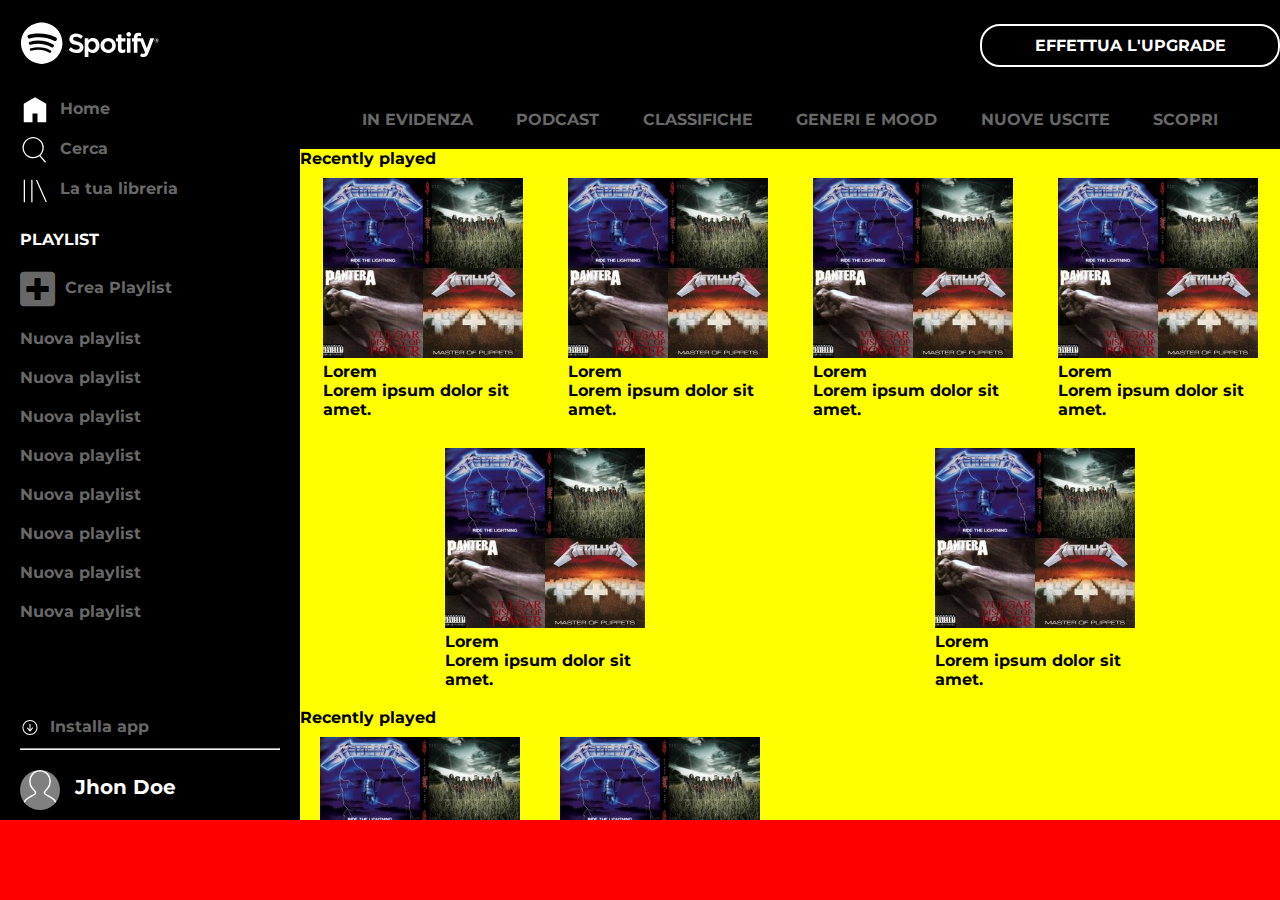
==== index.html @ 0ad7e132 "main-music v 1.0" ====
<!DOCTYPE html>
<html lang="en" dir="ltr">
  <head>
    <meta charset="utf-8">
    <meta name="viewport" content="width=device-width, initial-scale=1.0">
    <title>spotify</title>
    <link href="https://fonts.googleapis.com/css2?family=Montserrat:wght@200;300;400;500;600;700;800;900&display=swap" rel="stylesheet">
    <link rel="stylesheet" href="https://cdnjs.cloudflare.com/ajax/libs/font-awesome/5.14.0/css/all.min.css">
    <link rel="stylesheet" href="css/style.css">
  </head>
  <body>
    <div class="page-wrapper">
      <!-- Main -->
      <main class="main">
        <!-- Aside -->
        <aside class="aside">
          <!-- Logo -->
          <div class="logo">
            <div class="logo__img">
              <img src="img/logo.svg" alt="">
            </div>
          </div>
          <!-- /Logo -->
          <!-- Main-nav -->
          <nav class="main-nav">
            <ul class="main-nav__list">
              <li class="main-nav__item">
                <a class="main-nav__link" href="#"><img class="main-nav__img" src="img/home.svg" alt="home icon">Home</a>
              </li>
              <li class="main-nav__item">
                <a class="main-nav__link" href="#"><img class="main-nav__img" src="img/search.svg" alt="home icon">Cerca</a>
              </li>
              <li class="main-nav__item">
                <a class="main-nav__link" href="#"><img class="main-nav__img" src="img/libreria.svg" alt="home icon">La tua libreria</a>
              </li>
            </ul>
          </nav>
          <!-- /Main-nav -->
          <!-- Secondary-nav -->
          <nav class="secondary-nav">
            <h3 class="secondary-nav__title">Playlist</h3>
            <ul class="secondary-nav__list">
              <li class="secondary-nav__item ">
                <a class="secondary-nav__link" href="#"><i class="secondary-nav__img fas fa-plus-square"></i>Crea Playlist</a>
              </li>
              <li class="secondary-nav__item "><a class="secondary-nav__link" href="#">Nuova playlist</a></li>
              <li class="secondary-nav__item "><a class="secondary-nav__link" href="#">Nuova playlist</a></li>
              <li class="secondary-nav__item "><a class="secondary-nav__link" href="#">Nuova playlist</a></li>
              <li class="secondary-nav__item "><a class="secondary-nav__link" href="#">Nuova playlist</a></li>
              <li class="secondary-nav__item "><a class="secondary-nav__link" href="#">Nuova playlist</a></li>
              <li class="secondary-nav__item "><a class="secondary-nav__link" href="#">Nuova playlist</a></li>
              <li class="secondary-nav__item "><a class="secondary-nav__link" href="#">Nuova playlist</a></li>
              <li class="secondary-nav__item "><a class="secondary-nav__link" href="#">Nuova playlist</a></li>
            </ul>
          </nav>
          <!-- /Secondary-nav -->
          <!-- Aside-bottom -->
          <div class="aside-bottom">
            <div class="aside-bottom__install">
              <a class="aside-bottom__link" href="#"><img class="aside-bottom__download" src="img/download.svg" alt="download icon">Installa app</a>
            </div>
            <hr>
            <div class="aside-bottom__profile">
                <img class="aside-bottom__img" src="img/profile.svg" alt="profile icon">
              <span class="aside-bottom__name">Jhon Doe</span>
            </div>
          </div>
        </aside>
        <!-- Minimize -->
        <div class="minimize">
          <div class="minimize-top">
            <img class="minimize-top__img minimizie-top__img--mb20" src="img/logo-small.svg" alt="log-small icon">
            <img class="minimize-top__img" src="img/home.svg" alt="home logo__img">
            <img class="minimize-top__img" src="img/search.svg" alt="search logo">
            <img class="minimize-top__img" src="img/libreria.svg" alt="library logo">
          </div>
          <div class="minimize-bottom">
            <img class="minimize-top__img minimize-top__img--small" src="img/download.svg" alt="home logo__img">
            <img class="minimize-top__img minimize-top__img--border .minimizie-top__img--mb20" src="img/profile.svg" alt="home logo__img">
          </div>
        </div>
        <!-- /Minimize -->
        <!-- /Aside -->

        <!-- Main-content -->
        <section class="main-content">
          <!-- Upgrade -->
          <div class="upgrade">
            <div class="upgrade__bottom">
              Effettua l'Upgrade
            </div>
          </div>
          <!-- /Upgrade -->
          <!-- Main-menu -->
          <div class="main-menu">
            <ul class="main-menu__list">
              <li class="main-menu__item">
                <a href="#" class="main-menu__link">in evidenza</a>
              </li>
              <li class="main-menu__item">
                <a href="#" class="main-menu__link">podcast</a>
              </li>
              <li class="main-menu__item">
                <a href="#" class="main-menu__link">classifiche</a>
              </li>
              <li class="main-menu__item">
                <a href="#" class="main-menu__link">generi e mood</a>
              </li>
              <li class="main-menu__item">
                <a href="#" class="main-menu__link">nuove uscite</a>
              </li>
              <li class="main-menu__item">
                <a href="#" class="main-menu__link">scopri</a>
              </li>
            </ul>
          </div>
          <!-- /Main-menu -->
          <!-- Main music -->
          <div class="main-music">
            <div class="box">
              <div class="box-title">
                <h3>Recently played</h3>
              </div>
              <ul class="box-music">
                <li class="box-music__item">
                  <img class="box-music__img" src="img/metal_lifting.jpg" alt="album icon">
                  <h5 class="box-music__title">
                    Lorem
                  </h5>
                  <p class="box-music__text">
                    Lorem ipsum dolor sit amet.
                  </p>
                </li>
                <li class="box-music__item">
                  <img class="box-music__img" src="img/metal_lifting.jpg" alt="album icon">
                  <h5 class="box-music__title">
                    Lorem
                  </h5>
                  <p class="box-music__text">
                    Lorem ipsum dolor sit amet.
                  </p>
                </li>
                <li class="box-music__item">
                  <img class="box-music__img" src="img/metal_lifting.jpg" alt="album icon">
                  <h5 class="box-music__title">
                    Lorem
                  </h5>
                  <p class="box-music__text">
                    Lorem ipsum dolor sit amet.
                  </p>
                </li>
                <li class="box-music__item">
                  <img class="box-music__img" src="img/metal_lifting.jpg" alt="album icon">
                  <h5 class="box-music__title">
                    Lorem
                  </h5>
                  <p class="box-music__text">
                    Lorem ipsum dolor sit amet.
                  </p>
                </li>
                <li class="box-music__item">
                  <img class="box-music__img" src="img/metal_lifting.jpg" alt="album icon">
                  <h5 class="box-music__title">
                    Lorem
                  </h5>
                  <p class="box-music__text">
                    Lorem ipsum dolor sit amet.
                  </p>
                </li>
                <li class="box-music__item">
                  <img class="box-music__img" src="img/metal_lifting.jpg" alt="album icon">
                  <h5 class="box-music__title">
                    Lorem
                  </h5>
                  <p class="box-music__text">
                    Lorem ipsum dolor sit amet.
                  </p>
                </li>
              </ul>
            <div class="box">
              <div class="box-title">
                <h3>Recently played</h3>
              </div>
              <ul class="box-music box-music--flexs">
                <li class="box-music__item">
                  <img class="box-music__img" src="img/metal_lifting.jpg" alt="album icon">
                  <h5 class="box-music__title">
                    Lorem
                  </h5>
                  <p class="box-music__text">
                    Lorem ipsum dolor sit amet.
                  </p>
                </li>
                <li class="box-music__item">
                  <img class="box-music__img" src="img/metal_lifting.jpg" alt="album icon">
                  <h5 class="box-music__title">
                    Lorem
                  </h5>
                  <p class="box-music__text">
                    Lorem ipsum dolor sit amet.
                  </p>
                </li>
              </ul>
            </div>
            <div class="box">
              <div class="box-title">
                <h3>Recently played</h3>
              </div>
              <ul class="box-music box-music--flexs">
                <li class="box-music__item">
                  <img class="box-music__img" src="img/metal_lifting.jpg" alt="album icon">
                  <h5 class="box-music__title">
                    Lorem
                  </h5>
                  <p class="box-music__text">
                    Lorem ipsum dolor sit amet.
                  </p>
                </li>
                <li class="box-music__item">
                  <img class="box-music__img" src="img/metal_lifting.jpg" alt="album icon">
                  <h5 class="box-music__title">
                    Lorem
                  </h5>
                  <p class="box-music__text">
                    Lorem ipsum dolor sit amet.
                  </p>
                </li>
              </ul>
            </div>
          </div>

          <!-- /Main music -->

        </section>
      </main>
      <!-- Main-content -->
      <!-- /Main -->
      <footer class="footer">

      </footer>
    </div>
  </body>
</html>
---- css/style.css ----
* {
  box-sizing: border-box;
  margin: 0;
  padding: 0;
  font-size: 16px;
  font-family: 'Montserrat', sans-serif;
}
/* Mix */
.page-wrapper {
  height: 100vh;
}
/* /Mix */
/* Main */
.main {
  height: calc(100% - 80px);
  display: flex;
  font-weight: 700;
}
/* Aside */
.aside {
  display: flex;
  flex-direction: column;
  width: 300px;
  height: 100%;
  background-color: black;
}
/* Logo */
.logo {
  display: flex;
  height: 90px;
  background-color: black;
  flex-shrink: 0;
  padding-left: 20px;
  align-items: center;
}
.logo__img {
  width: 50%;
}
/* /Logo */
/* Main-nav */
.main-nav {
  padding-bottom: 20px;
  background-color: black;
}
.main-nav__list {
  list-style: none;
}
.main-nav__item {
  padding: 5px 0px 5px 20px;
}
.main-nav__item:hover {
  border-left: 3px solid #adff2f;
  color: white;
}
.main-nav__link {
  color: #686868;
  text-decoration: none;
}
.main-nav__link:hover {
  color: white;
}
.main-nav__img {
  height: 30px;
  margin-right: 10px;
  vertical-align: middle;
}
/* /Main-nav */
/* Secondary-nav */
.secondary-nav {
  padding-left: 20px;
  height: 100%;
  background-color: black;
  overflow: hidden;
}
.secondary-nav__title {
  margin-bottom: 10px;
  color: white;
  text-transform: uppercase;
}
.secondary-nav__list {
  height: calc(100% - 22px);
  overflow-y: auto;
  list-style: none;
}
.secondary-nav__item {
  padding: 10px 0;
}
.secondary-nav__link {
  color: #686868;
  text-decoration: none;
}
.secondary-nav__img {
  margin-right: 10px;
  font-size: 40px;
  vertical-align: middle;
}
/* /Secondary-nav */
/* Aside-bottom */
.aside-bottom {
  height: auto;
  margin-top: auto;
  padding: 10px 20px;;
  background-color: black;
  flex-shrink: 0;
}
.aside-bottom__install {
  margin-bottom: 10px;
}
.aside-bottom__link {
  text-decoration: none;
  color: #686868;
}
.aside-bottom__download {
  margin-right: 10px;
  height: 20px;
  vertical-align: middle;
}
.aside-bottom__profile {
  margin-top: 20px;
}
.aside-bottom__img {
  display: inline-block;
  width: 40px;
  height: 40px;
  border-radius: 50%;
  background-color: grey;
  vertical-align: middle;
}
.aside-bottom__name {
  margin-left: 10px;
  font-size: 1.25em;
  color: white;
}
/* /Aside-bottom */
@media screen and (max-width: 577px ) {
  .aside {
    display: none;
  }
}
/* Minimize */
.minimize {
  display: flex;
  flex-direction: column;
  justify-content: space-between;
  height: 100%;
  width: 60px;
  padding: 10px 10px;
  background-color: black;
}
@media screen and (min-width: 576px ) {
  .minimize {
    display: none;
  }
}
.minimize-top__img {
  display: inline-block;
  height: 40px;
}
.minimizie-top__img--mb20 {
  margin-bottom: 20px;
}
.minimize-top__img--border {
  border-radius: 50%;
  background-color: grey;
  vertical-align: middle;
}
.minimize-top__img--small {
  margin: auto 10px;
  height: 20px;
}
/* /Minimize */
/* /Aside */

/* Main-content */
.main-content {
  height: 100%;
  width: calc(100% - 300px);
  overflow-y: auto;
  background-color: yellow;
  padding-top: 90px;
}
/* Upgrade */
.upgrade {
  width: calc(100% - 300px);
  height: 90px;
  display: flex;
  justify-content: flex-end;
  align-items: center;
  position: fixed;
  top: 0;
  right: 0;
  background-color: black;
  color: white;
  z-index: 1;
}
.upgrade__bottom {
  width: 300px;
  padding: 10px 30px;
  border: 2px solid white;
  border-radius: 20px;
  text-transform: uppercase;
  text-align: center;
}
@media screen and (max-width: 576px ) {
  .main-content {
    width: calc(100% - 60px);
  }
  .upgrade{
    width: calc(100% - 60px);
  }
}
/* /Upgrade */
/* Main-menu */
.main-menu {
  display: flex;
  background-color: black;
}
.main-menu__list {
  margin: auto;
  width: 900px;
  display: flex;
  flex-wrap: wrap;
  justify-content: space-around;
  align-items: center;
  list-style: none;
}
.main-menu__item {
  margin: 20px 10px;
  text-transform: uppercase;
}
.main-menu__item:after:hover {
  content: "";
  width: 10px;
  height: 5px;
  background-color: green;
}
.main-menu__link {
  text-decoration: none;
  color: #686868;
}
/* Main-menu */
/* Main music */
.main-music {
  display: flex;
}
.box-music {
  display: flex;
  flex-wrap: wrap;
  justify-content: space-around;
  list-style: none;
}
.box-music--flexs {
  justify-content: flex-start;
}
.box-music__item {
  margin: 10px 20px;
  height: 250px;
  width: 200px;
  flex-shrink: 0;
}
.box-music__img {
  text-align: center;
  height: 180px;
  width:  200px;
  max-width: 100%;
}
/* Main music */
/* Main-content */
/* /Main */

/* Footer */
.footer {
  height: 80px;
  background-color: red;
}
/* /Footer */
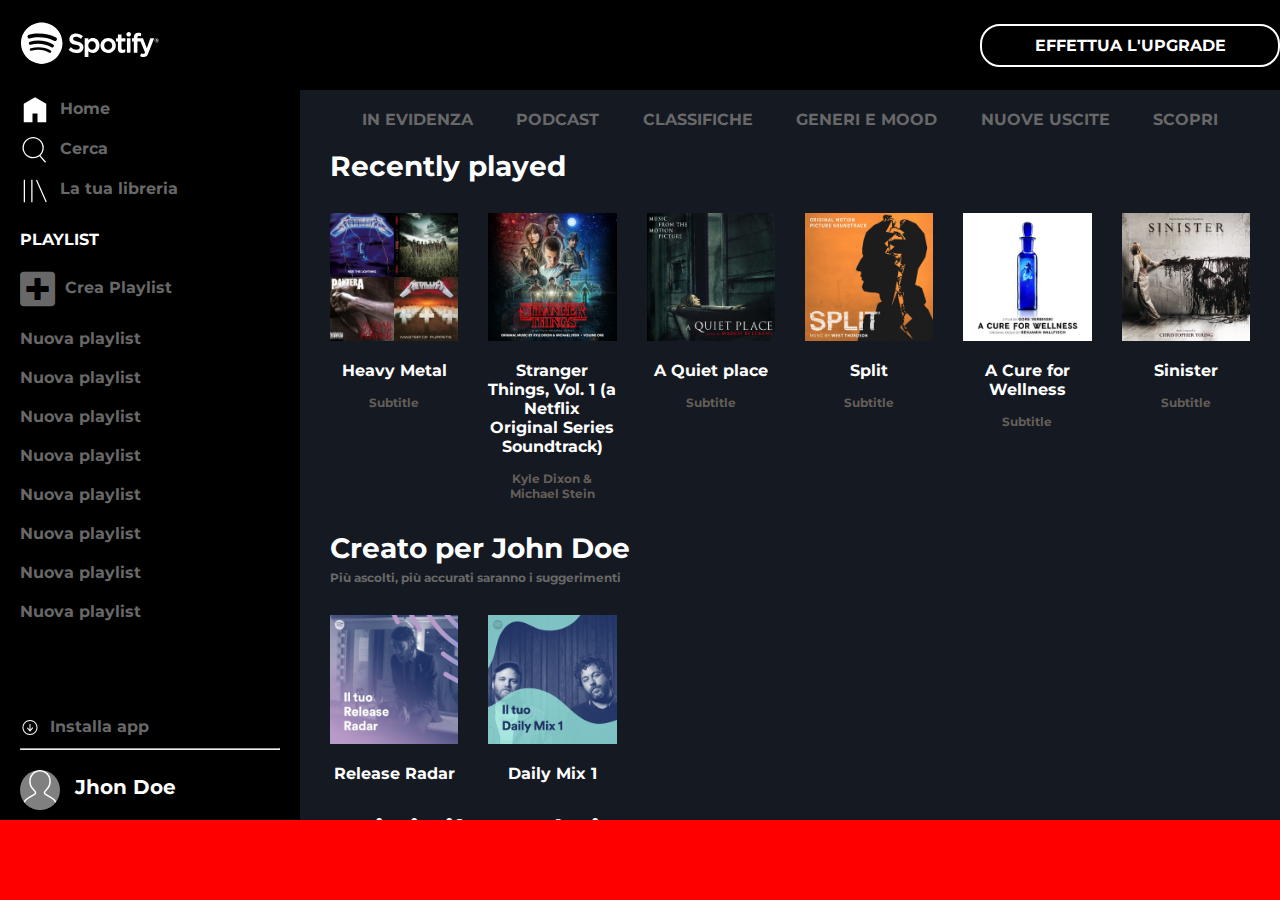
==== commit 61be1975: "main-music v 2.0" ====
--- a/index.html
+++ b/index.html
@@ -81,7 +81,6 @@
         </div>
         <!-- /Minimize -->
         <!-- /Aside -->
-
         <!-- Main-content -->
         <section class="main-content">
           <!-- Upgrade -->
@@ -116,127 +115,159 @@
           </div>
           <!-- /Main-menu -->
           <!-- Main music -->
-          <div class="main-music">
-            <div class="box">
-              <div class="box-title">
-                <h3>Recently played</h3>
-              </div>
-              <ul class="box-music">
-                <li class="box-music__item">
+          <!-- Recently played section -->
+          <section class="box">
+            <h2 class="box-title">Recently played</h2>
+            <ul class="box-music">
+              <li class="box-music__item">
+                <div class="box-music__img-container">
+                  <div class="overlay"><i class="far fa-play-circle"></i></div>
                   <img class="box-music__img" src="img/metal_lifting.jpg" alt="album icon">
-                  <h5 class="box-music__title">
-                    Lorem
-                  </h5>
-                  <p class="box-music__text">
-                    Lorem ipsum dolor sit amet.
-                  </p>
-                </li>
-                <li class="box-music__item">
-                  <img class="box-music__img" src="img/metal_lifting.jpg" alt="album icon">
-                  <h5 class="box-music__title">
-                    Lorem
-                  </h5>
-                  <p class="box-music__text">
-                    Lorem ipsum dolor sit amet.
-                  </p>
-                </li>
-                <li class="box-music__item">
-                  <img class="box-music__img" src="img/metal_lifting.jpg" alt="album icon">
-                  <h5 class="box-music__title">
-                    Lorem
-                  </h5>
-                  <p class="box-music__text">
-                    Lorem ipsum dolor sit amet.
-                  </p>
-                </li>
-                <li class="box-music__item">
-                  <img class="box-music__img" src="img/metal_lifting.jpg" alt="album icon">
-                  <h5 class="box-music__title">
-                    Lorem
-                  </h5>
-                  <p class="box-music__text">
-                    Lorem ipsum dolor sit amet.
-                  </p>
-                </li>
-                <li class="box-music__item">
-                  <img class="box-music__img" src="img/metal_lifting.jpg" alt="album icon">
-                  <h5 class="box-music__title">
-                    Lorem
-                  </h5>
-                  <p class="box-music__text">
-                    Lorem ipsum dolor sit amet.
-                  </p>
-                </li>
-                <li class="box-music__item">
-                  <img class="box-music__img" src="img/metal_lifting.jpg" alt="album icon">
-                  <h5 class="box-music__title">
-                    Lorem
-                  </h5>
-                  <p class="box-music__text">
-                    Lorem ipsum dolor sit amet.
-                  </p>
-                </li>
-              </ul>
-            <div class="box">
-              <div class="box-title">
-                <h3>Recently played</h3>
-              </div>
-              <ul class="box-music box-music--flexs">
-                <li class="box-music__item">
-                  <img class="box-music__img" src="img/metal_lifting.jpg" alt="album icon">
-                  <h5 class="box-music__title">
-                    Lorem
-                  </h5>
-                  <p class="box-music__text">
-                    Lorem ipsum dolor sit amet.
-                  </p>
-                </li>
-                <li class="box-music__item">
-                  <img class="box-music__img" src="img/metal_lifting.jpg" alt="album icon">
-                  <h5 class="box-music__title">
-                    Lorem
-                  </h5>
-                  <p class="box-music__text">
-                    Lorem ipsum dolor sit amet.
-                  </p>
-                </li>
-              </ul>
-            </div>
-            <div class="box">
-              <div class="box-title">
-                <h3>Recently played</h3>
-              </div>
-              <ul class="box-music box-music--flexs">
-                <li class="box-music__item">
-                  <img class="box-music__img" src="img/metal_lifting.jpg" alt="album icon">
-                  <h5 class="box-music__title">
-                    Lorem
-                  </h5>
-                  <p class="box-music__text">
-                    Lorem ipsum dolor sit amet.
-                  </p>
-                </li>
-                <li class="box-music__item">
-                  <img class="box-music__img" src="img/metal_lifting.jpg" alt="album icon">
-                  <h5 class="box-music__title">
-                    Lorem
-                  </h5>
-                  <p class="box-music__text">
-                    Lorem ipsum dolor sit amet.
-                  </p>
-                </li>
-              </ul>
-            </div>
-          </div>
-
+                </div>
+                <h5 class="box-music__title">
+                  Heavy Metal
+                </h5>
+                <p class="box-music__text">
+                  Subtitle
+                </p>
+              </li>
+              <li class="box-music__item">
+                <div class="box-music__img-container">
+                  <div class="overlay"><i class="far fa-play-circle"></i></div>
+                  <img class="box-music__img" src="img/stranger.jpeg" alt="album icon">
+                </div>
+                <h5 class="box-music__title">
+                  Stranger Things, Vol. 1 (a Netflix Original Series Soundtrack)
+                </h5>
+                <p class="box-music__text">
+                  Kyle Dixon & Michael Stein
+                </p>
+              </li>
+              <li class="box-music__item">
+                <div class="box-music__img-container">
+                  <div class="overlay"><i class="far fa-play-circle"></i></div>
+                  <img class="box-music__img" src="img/aquietplace.jpeg" alt="album icon">
+                </div>
+                <h5 class="box-music__title">
+                  A Quiet place
+                </h5>
+                <p class="box-music__text">
+                  Subtitle
+                </p>
+              </li>
+              <li class="box-music__item">
+                <div class="box-music__img-container">
+                  <div class="overlay"><i class="far fa-play-circle"></i></div>
+                  <img class="box-music__img" src="img/split.jpeg" alt="album icon">
+                </div>
+                <h5 class="box-music__title">
+                  Split
+                </h5>
+                <p class="box-music__text">
+                  Subtitle
+                </p>
+              </li>
+              <li class="box-music__item">
+                <div class="box-music__img-container">
+                  <div class="overlay"><i class="far fa-play-circle"></i></div>
+                  <img class="box-music__img" src="img/cure.jpeg" alt="album icon">
+                </div>
+                <h5 class="box-music__title">
+                  A Cure for Wellness
+                </h5>
+                <p class="box-music__text">
+                  Subtitle
+                </p>
+              </li>
+              <li class="box-music__item">
+                <div class="box-music__img-container">
+                  <div class="overlay"><i class="far fa-play-circle"></i></div>
+                  <img class="box-music__img" src="img/sinister.jpeg" alt="album icon">
+                </div>
+                <h5 class="box-music__title">
+                  Sinister
+                </h5>
+                <p class="box-music__text">
+                  Subtitle
+                </p>
+              </li>
+            </ul>
+          </section>
+          <!-- Recently played section -->
+          <!-- Created -->
+          <section class="box">
+            <h2 class="box-title">Creato per John Doe</h2>
+            <p class="box-text">
+              Più ascolti, più accurati saranno i suggerimenti
+            </p>
+            <ul class="box-music">
+              <li class="box-music__item">
+                <div class="box-music__img-container">
+                  <div class="overlay"><i class="far fa-play-circle"></i></div>
+                  <img class="box-music__img" src="img/radar.jpeg" alt="album icon">
+                </div>
+                <h5 class="box-music__title">
+                  Release Radar
+                </h5>
+              </li>
+              <li class="box-music__item">
+                <div class="box-music__img-container">
+                  <div class="overlay"><i class="far fa-play-circle"></i></div>
+                  <img class="box-music__img" src="img/mixdaily.jpeg" alt="album icon">
+                </div>
+                <h5 class="box-music__title">
+                  Daily Mix 1
+                </h5>
+              </li>
+            </ul>
+          </section>
+          <!-- /Created -->
+          <!-- Popular -->
+        <section class="box">
+            <h2 class="box-title">Artisti più popolari</h2>
+            <p class="box-text">
+              Più ascolti, più accurati saranno i suggerimenti
+            </p>
+            <ul class="box-music">
+              <li class="box-music__item">
+                <div class="box-music__img-container ">
+                  <div class="overlay overlay--radius"><i class="far fa-play-circle"></i></div>
+                  <img class="box-music__img box-music__img--radius" src="img/youg.jpeg" alt="album icon">
+                </div>
+                <h5 class="box-music__title">
+                  Release Radar
+                </h5>
+              </li>
+              <li class="box-music__item">
+                <div class="box-music__img-container">
+                  <div class="overlay overlay--radius"><i class="far fa-play-circle"></i></div>
+                  <img class="box-music__img box-music__img--radius" src="img/einaudi.jpeg" alt="album icon">
+                </div>
+                <h5 class="box-music__title">
+                  Daily Mix 1
+                </h5>
+              </li>
+            </ul>
+          </section>
+          <!-- /Popular -->
           <!-- /Main music -->
-
         </section>
       </main>
       <!-- Main-content -->
       <!-- /Main -->
       <footer class="footer">
-
+        <div class="music-player">
+          <div class="icons">
+            <ul class="menu-list">
+              <li><i></i></li>
+            </ul>
+          </div>
+          <div class="player">
+            <div class="numerq"></div>
+            <div class="bar"></div>
+            <div class="number"></div>
+          </div>
+        </div>
       </footer>
     </div>
   </body>
--- a/css/style.css
+++ b/css/style.css
@@ -176,8 +176,9 @@
   height: 100%;
   width: calc(100% - 300px);
   overflow-y: auto;
-  background-color: yellow;
+  background-color: #141922;;
   padding-top: 90px;
+  color: white;
 }
 /* Upgrade */
 .upgrade {
@@ -212,8 +213,10 @@
 /* /Upgrade */
 /* Main-menu */
 .main-menu {
-  display: flex;
-  background-color: black;
+  position: relative;
+  width: 100%;
+  overflow-y: auto;
+  background-color: #141922;
 }
 .main-menu__list {
   margin: auto;
@@ -240,32 +243,93 @@
 }
 /* Main-menu */
 /* Main music */
-.main-music {
-  display: flex;
+.box {
+  margin-left: 30px;
+  margin-bottom: 30px;
+}
+.box-title {
+  font-size: 1.75em;
+}
+.box-text {
+  margin-top: 5px;
+  font-size: 0.75em;
+  color: #686868;
 }
 .box-music {
   display: flex;
-  flex-wrap: wrap;
-  justify-content: space-around;
+  margin-top: 30px;
   list-style: none;
-}
-.box-music--flexs {
-  justify-content: flex-start;
+  color: #645E58;
+}
+.box-music__text {
+  margin-top: 15px;
+  font-size: 0.75em;
+  color: #645E58;
 }
 .box-music__item {
-  margin: 10px 20px;
-  height: 250px;
-  width: 200px;
-  flex-shrink: 0;
+  width: calc(100% / 6);
+  padding-right: 30px;
+  text-align: center;
+}
+.box-music__title {
+  color: white;
+}
+@media screen and (max-width: 1200px) {
+  .box-music {
+    flex-wrap: wrap;
+  }
+  .box-music__item {
+    width: 25%;
+  }
+}
+@media screen and (max-width: 992px) {
+  .box-music__item {
+    width: 50%;
+  }
+}
+.box-music__title {
+  margin-top: 20px;
+}
+.box-music__img-container {
+  position: relative;
+  font-size: 0;
 }
 .box-music__img {
-  text-align: center;
-  height: 180px;
-  width:  200px;
-  max-width: 100%;
-}
-/* Main music */
-/* Main-content */
+  width: 100%;
+}
+.box-music__img--radius {
+  border: 0px;
+  border-radius: 50%;
+}
+/* Overlay */
+.overlay {
+  display: none;
+  position: absolute;
+  top: 0;
+  left: 0;
+  background-color: rgba(0,0,0,0.5);
+  height: 100%;
+  width: 100%;
+}
+.overlay--radius {
+  border: 0px;
+  border-radius: 50%;
+}
+.overlay i {
+  position: absolute;
+  transform: translate(-50% , -50%);
+  top: 50%;
+  left: 50%;
+  color: #fff;
+  font-size: 70px;
+  font-weight: bold;
+}
+.box-music__img-container:hover .overlay{
+  display: block;
+}
+/* /Overlay */
+/* /Main music */
+/* /Main-content */
 /* /Main */
 
 /* Footer */
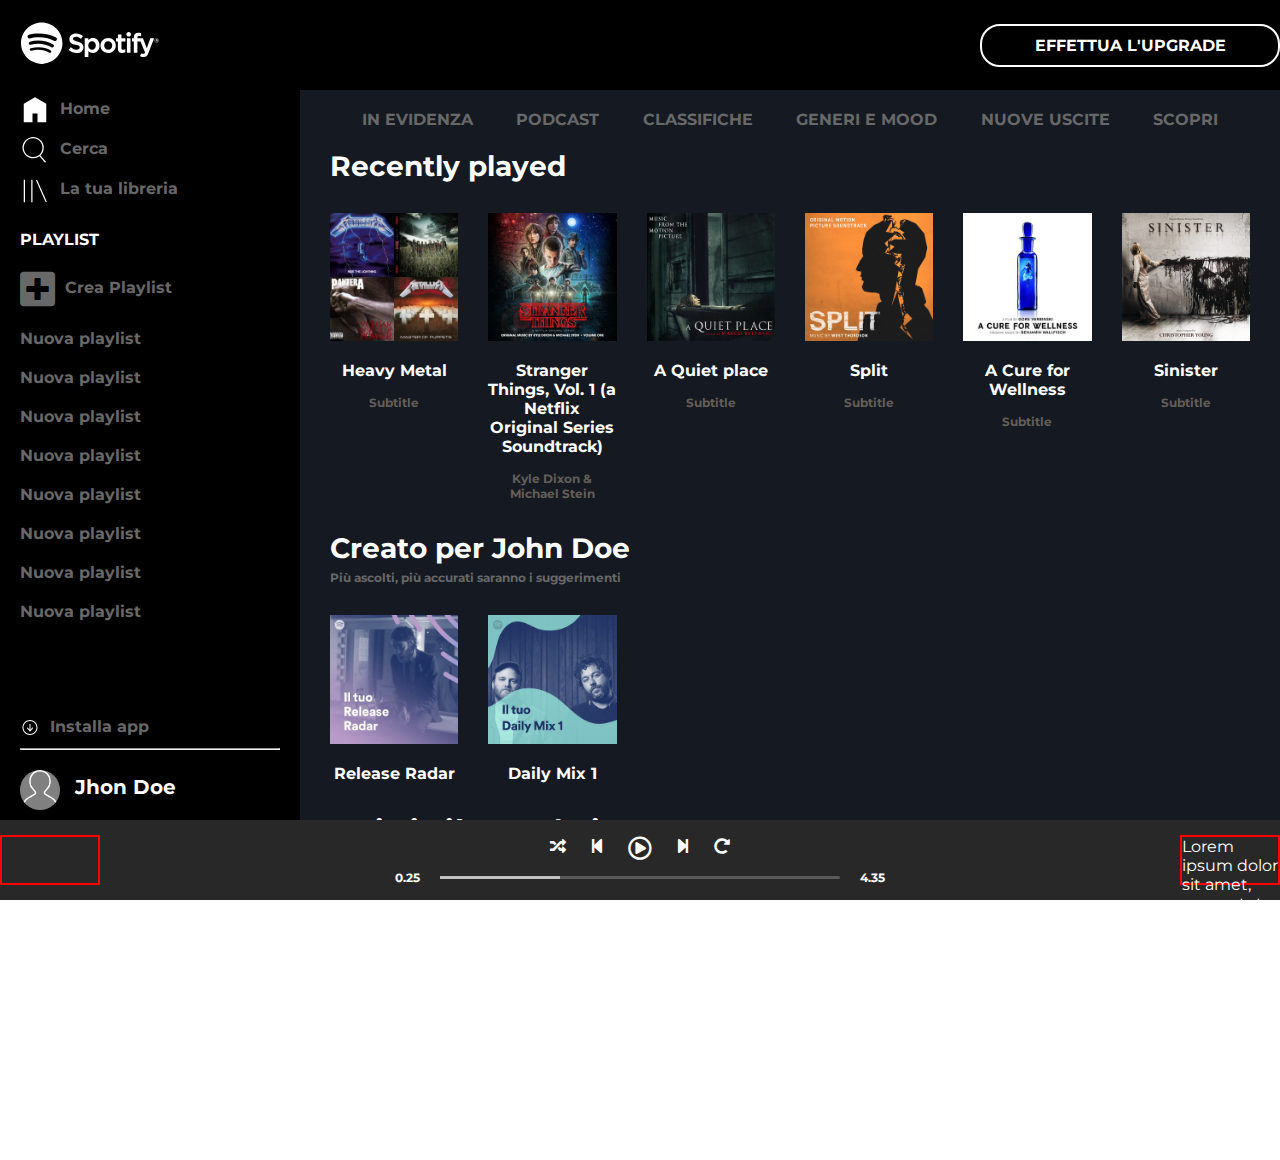
==== commit dd1376d0: "footer v1.0" ====
--- a/index.html
+++ b/index.html
@@ -255,20 +255,51 @@
       </main>
       <!-- Main-content -->
       <!-- /Main -->
+      <!-- Footer -->
       <footer class="footer">
+        <div class="footer-left">
+
+        </div>
+        <!-- Music player -->
         <div class="music-player">
-          <div class="icons">
-            <ul class="menu-list">
-              <li><i></i></li>
+          <div class="icon">
+            <ul class="icon__list">
+              <li class="icon__item">
+                <i class="fas fa-random"></i>
+              </li>
+              <li class="icon__item">
+                <i class="fas fa-step-backward"></i>
+              </li>
+              <li class="icon__item">
+                <i class="far far--special fa-play-circle"></i>
+              </li>
+              <li class="icon__item">
+                <i class="fas fa-step-forward"></i>
+              </li>
+              <li class="icon__item">
+                <i class="fas fa-redo-alt"></i>
+              </li>
             </ul>
           </div>
           <div class="player">
-            <div class="numerq"></div>
-            <div class="bar"></div>
-            <div class="number"></div>
-          </div>
+            <div class="number">
+              0.25
+            </div>
+            <div class="bar">
+              <div class="bar__color"></div>
+              <div class="bar__point"></div>
+            </div>
+            <div class="number">
+              4.35
+            </div>
+          </div>
+        </div>
+        <!-- /Music player -->
+        <div class="footer-right">
+          Lorem ipsum dolor sit amet, consectetur adipisicing elit. Nobis in quibusdam voluptatem saepe. Atque maiores voluptates iste accusantium perspiciatis sunt.
         </div>
       </footer>
+      <!-- /Footer -->
     </div>
   </body>
 </html>
--- a/css/style.css
+++ b/css/style.css
@@ -334,7 +334,67 @@
 
 /* Footer */
 .footer {
+  display: flex;
   height: 80px;
-  background-color: red;
+  background-color: #282828;
+  justify-content: space-between;
+  align-items: center;
+  color: white;
+}
+.music-player {
+  display: flex;
+  flex-direction: column;
+  align-items: center;
+}
+.icon__list {
+  margin-bottom: 10px;
+}
+.icon__item {
+  display: inline-block;
+  margin: 0px 10px;
+  text-align: center;
+}
+.far--special {
+  font-size: 24px;
+  vertical-align: middle;
+}
+.player {
+  display: flex;
+  justify-content: center;
+  font-weight: 700;
+}
+.number {
+  margin: 0px 20px;
+  font-size: 0.75em;
+
+}
+.bar {
+  display: flex;
+  width: 400px;
+  height: 3px;
+  background-color: #5a5a5a;
+  border-radius: 3px;
+  align-self: center;
+}
+.bar__color {
+  height: 100%;
+  width: 30%;
+  background-color: #c1c1c1;
+}
+.bar__point {
+  display: none;
+  width:20px;
+  height: 20px;
+  background-color: #646868;
+  border-radius: 50%;
+  align-self: center;
+}
+.bar__color:hover {
+
+}
+.footer-left, .footer-right {
+  width: 100px;
+  height: 50px;
+  border: 2px solid red;
 }
 /* /Footer */
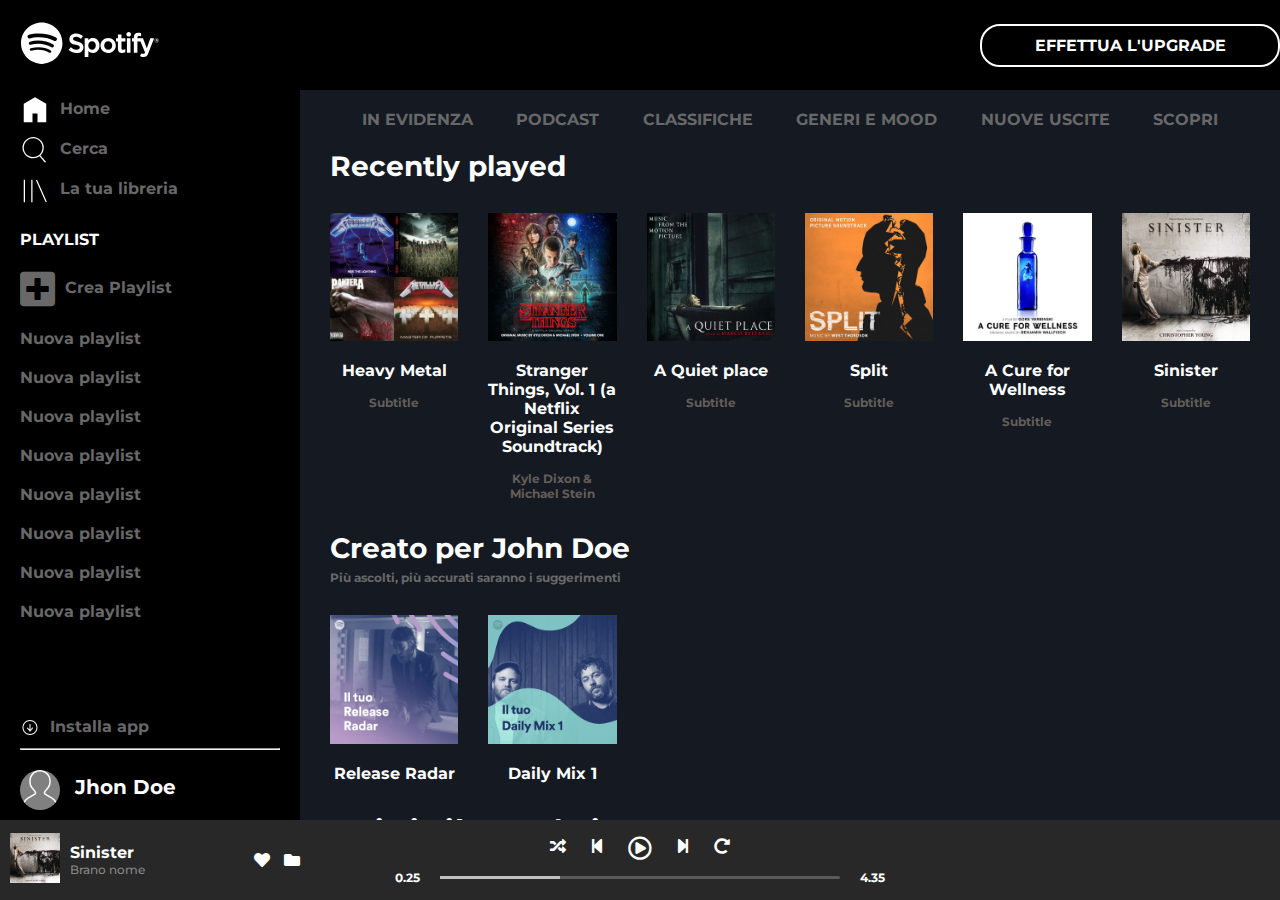
==== commit da97059e: "footer v 1.1" ====
--- a/index.html
+++ b/index.html
@@ -258,7 +258,19 @@
       <!-- Footer -->
       <footer class="footer">
         <div class="footer-left">
-
+          <div class="footer-left__song">
+            <div class="footer-left__img-container">
+              <img class="footer-left__img" src="img/sinister.jpeg" alt="sinister">
+            </div>
+            <div class="footer-left__text">
+              <h6 class="footer-left__title">Sinister</h6>
+              <p class="footer-left__sub-title">Brano nome</p>
+            </div>
+          </div>
+          <div class="footer-left__icons">
+            <i class="fas fa-heart"></i>
+            <i class="fas fa-folder"></i>
+          </div>
         </div>
         <!-- Music player -->
         <div class="music-player">
@@ -296,7 +308,7 @@
         </div>
         <!-- /Music player -->
         <div class="footer-right">
-          Lorem ipsum dolor sit amet, consectetur adipisicing elit. Nobis in quibusdam voluptatem saepe. Atque maiores voluptates iste accusantium perspiciatis sunt.
+
         </div>
       </footer>
       <!-- /Footer -->
--- a/css/style.css
+++ b/css/style.css
@@ -392,9 +392,36 @@
 .bar__color:hover {
 
 }
+/* Footer left-right */
 .footer-left, .footer-right {
-  width: 100px;
-  height: 50px;
-  border: 2px solid red;
-}
+  width: 300px;
+  display: flex;
+
+  padding-left: 10px;
+  justify-content: space-between;
+  align-items: center;
+}
+.footer-left__song {
+  display: flex;
+  align-items: center;
+}
+.footer-left__img-container {
+  max-width: 50px;
+  margin-right: 10px;
+}
+.footer-left__img {
+  max-width: 100%;
+}
+.footer-left__title {
+  color: white;
+}
+.footer-left__sub-title {
+  color: #878787;
+  font-size: 0.75em;
+  font-weight: 500;
+}
+.footer-left__icons i {
+  margin-left: 10px;
+}
+
 /* /Footer */
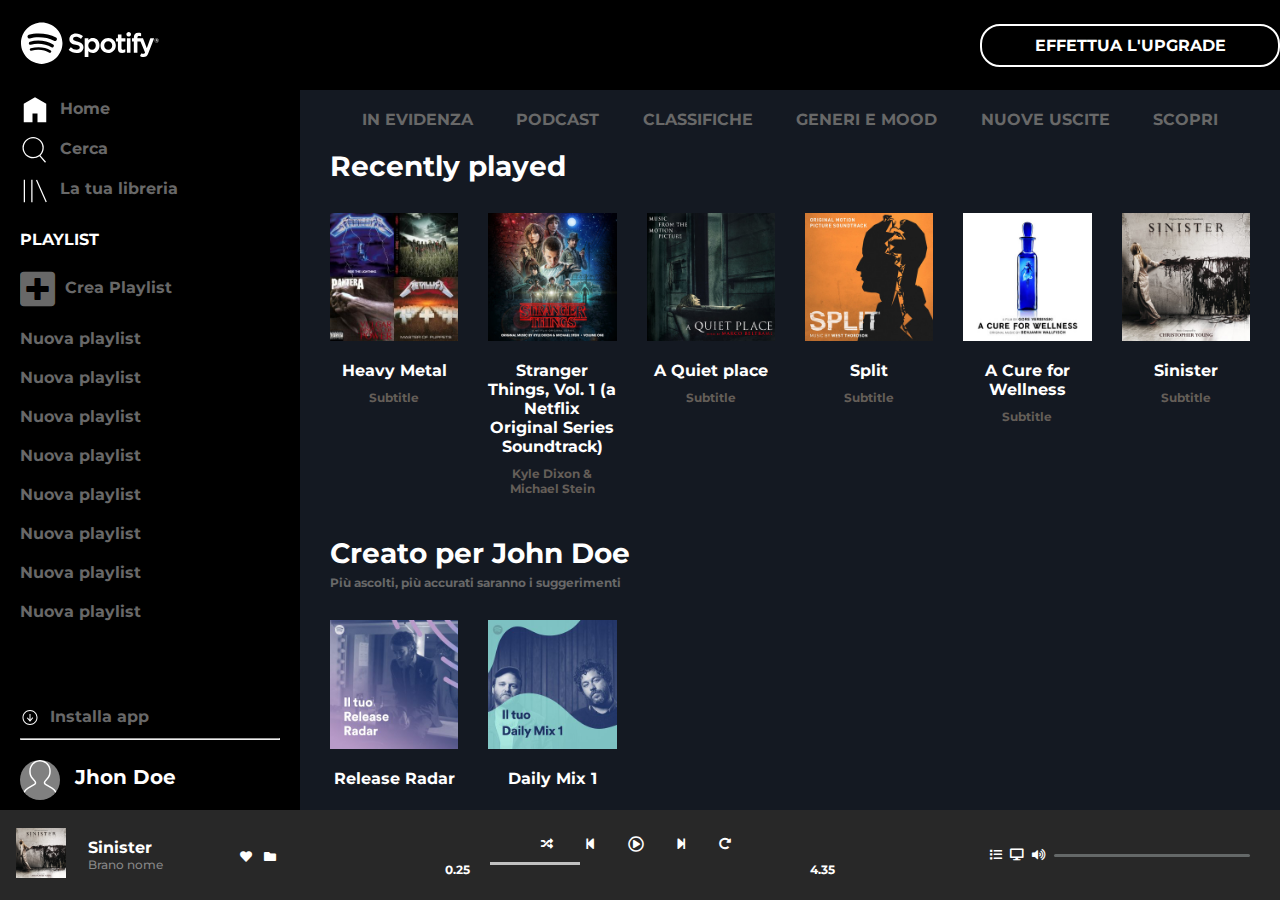
==== commit 22ad898e: "footer fix" ====
--- a/index.html
+++ b/index.html
@@ -257,8 +257,9 @@
       <!-- /Main -->
       <!-- Footer -->
       <footer class="footer">
-        <div class="footer-left">
-          <div class="footer-left__song">
+        <div class="player">
+          <!-- Footer left -->
+          <div class="footer-left">
             <div class="footer-left__img-container">
               <img class="footer-left__img" src="img/sinister.jpeg" alt="sinister">
             </div>
@@ -266,49 +267,58 @@
               <h6 class="footer-left__title">Sinister</h6>
               <p class="footer-left__sub-title">Brano nome</p>
             </div>
-          </div>
-          <div class="footer-left__icons">
-            <i class="fas fa-heart"></i>
-            <i class="fas fa-folder"></i>
-          </div>
-        </div>
-        <!-- Music player -->
-        <div class="music-player">
-          <div class="icon">
-            <ul class="icon__list">
-              <li class="icon__item">
-                <i class="fas fa-random"></i>
-              </li>
-              <li class="icon__item">
-                <i class="fas fa-step-backward"></i>
-              </li>
-              <li class="icon__item">
-                <i class="far far--special fa-play-circle"></i>
-              </li>
-              <li class="icon__item">
-                <i class="fas fa-step-forward"></i>
-              </li>
-              <li class="icon__item">
-                <i class="fas fa-redo-alt"></i>
-              </li>
-            </ul>
-          </div>
-          <div class="player">
-            <div class="number">
-              0.25
-            </div>
-            <div class="bar">
-              <div class="bar__color"></div>
-              <div class="bar__point"></div>
-            </div>
-            <div class="number">
-              4.35
-            </div>
-          </div>
-        </div>
-        <!-- /Music player -->
-        <div class="footer-right">
+            <div class="footer-left__icons">
+              <i class="footer-icon fas fa-heart"></i>
+              <i class="footer-icon fas fa-folder"></i>
+            </div>
+          </div>
+          <!-- /Footer left -->
+          <!-- Music player -->
+          <div class="music-player">
+            <div class="icon">
+              <ul class="icon__list">
+                <li class="icon__item">
+                  <i class="footer-icon fas fa-random"></i>
+                </li>
+                <li class="icon__item">
+                  <i class="footer-icon fas fa-step-backward"></i>
+                </li>
+                <li class="icon__item">
+                  <i class="footer-icon footer-icon--special far fa-play-circle"></i>
+                </li>
+                <li class="icon__item">
+                  <i class="footer-icon fas fa-step-forward"></i>
+                </li>
+                <li class="icon__item">
+                  <i class="footer-icon fas fa-redo-alt"></i>
+                </li>
+              </ul>
+            </div>
+            <div class="song-bar">
+              <div class="number">
+                0.25
+              </div>
+              <div class="bar">
+                <div class="bar__normal"></div>
+                <div class="bar__color"></div>
+                <div class="bar__point"></div>
+              </div>
+              <div class="number">
+                4.35
+              </div>
+            </div>
+          </div>
+          <!-- /Music player -->
+          <!-- Footer right -->
+          <div class="footer-right">
+            <i class="footer-icon fas fa-list"></i>
+            <i class="footer-icon fas fa-desktop"></i>
+            <i class=" footer-icon fas fa-volume-up"></i>
+            <div class="footer-right__bar">
 
+            </div>
+          </div>
+          <!-- /Footer right -->
         </div>
       </footer>
       <!-- /Footer -->
--- a/css/style.css
+++ b/css/style.css
@@ -12,7 +12,7 @@
 /* /Mix */
 /* Main */
 .main {
-  height: calc(100% - 80px);
+  height: calc(100% - 90px);
   display: flex;
   font-weight: 700;
 }
@@ -262,7 +262,7 @@
   color: #645E58;
 }
 .box-music__text {
-  margin-top: 15px;
+  margin: 10px 0px;
   font-size: 0.75em;
   color: #645E58;
 }
@@ -334,31 +334,49 @@
 
 /* Footer */
 .footer {
-  display: flex;
-  height: 80px;
+  position: relative;
+  height: 90px;
   background-color: #282828;
+  color: white;
+  z-index: 1;
+}
+.player {
+  display: flex;
   justify-content: space-between;
   align-items: center;
-  color: white;
-}
+  width: 100%;
+  height: 100%;
+}
+.footer-icon {
+  font-size: 12px;
+  margin-right: 5px;
+}
+.footer-icon--special {
+  font-size: 16px;
+  vertical-align: middle;
+}
+@media screen and (max-width: 576px) {
+  .footer-icon {
+    font-size: 10px;
+  }
+}
+/* Music player */
 .music-player {
   display: flex;
   flex-direction: column;
   align-items: center;
+  width: 400px;
 }
 .icon__list {
   margin-bottom: 10px;
+  list-style: none;
 }
 .icon__item {
   display: inline-block;
   margin: 0px 10px;
   text-align: center;
 }
-.far--special {
-  font-size: 24px;
-  vertical-align: middle;
-}
-.player {
+.song-bar {
   display: flex;
   justify-content: center;
   font-weight: 700;
@@ -366,12 +384,13 @@
 .number {
   margin: 0px 20px;
   font-size: 0.75em;
-
 }
 .bar {
-  display: flex;
-  width: 400px;
+  width: 300px;
   height: 3px;
+}
+.bar__normal{
+  width: 100%;
   background-color: #5a5a5a;
   border-radius: 3px;
   align-self: center;
@@ -392,25 +411,31 @@
 .bar__color:hover {
 
 }
+@media screen and (max-width: 576px) {
+  .footer-icon {
+    font-size: 10px;
+  }
+}
+/* /Music player */
 /* Footer left-right */
 .footer-left, .footer-right {
   width: 300px;
-  display: flex;
-
-  padding-left: 10px;
-  justify-content: space-between;
-  align-items: center;
-}
-.footer-left__song {
-  display: flex;
-  align-items: center;
-}
+  height: 100%;
+  padding:10px;
+  display: flex;
+  justify-content: space-around;
+  align-items: center;
+}
+/* Footer left */
 .footer-left__img-container {
   max-width: 50px;
   margin-right: 10px;
 }
 .footer-left__img {
-  max-width: 100%;
+  width: 100%;
+}
+.footer-left__text {
+  width: 50%;
 }
 .footer-left__title {
   color: white;
@@ -420,8 +445,19 @@
   font-size: 0.75em;
   font-weight: 500;
 }
-.footer-left__icons i {
-  margin-left: 10px;
+
+/* /Footer left */
+/* Footer right */
+.footer-icon {
+  margin-right: 8px;
+}
+.footer-right__bar {
+  width: 70%;
+  height: 3px;
+  margin-right: 20px;
+  background-color: #646868;
+  border-radius: 3px;
+  align-self: center;
 }
 
 /* /Footer */
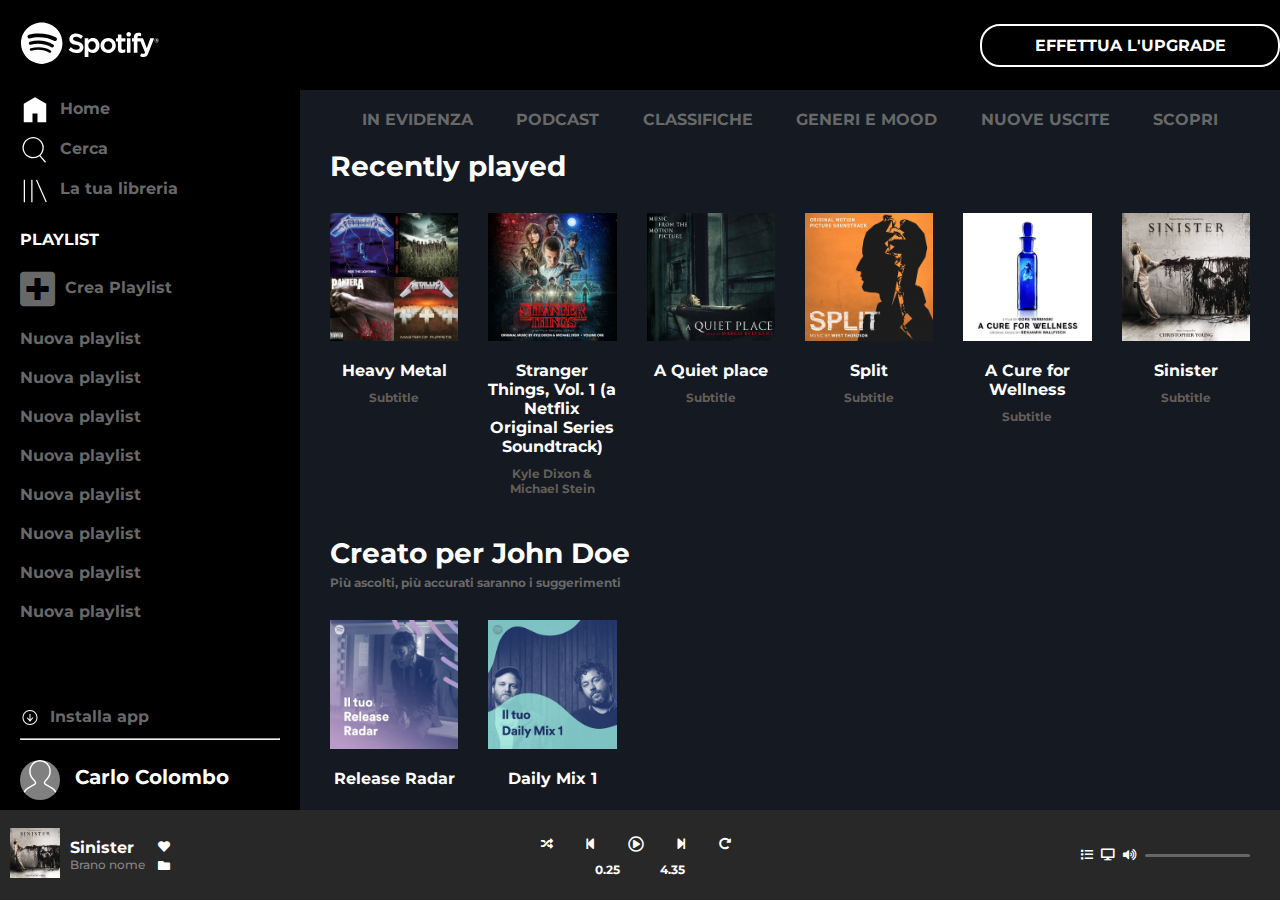
==== commit 3b201b00: "js" ====
--- a/index.html
+++ b/index.html
@@ -62,7 +62,7 @@
             <hr>
             <div class="aside-bottom__profile">
                 <img class="aside-bottom__img" src="img/profile.svg" alt="profile icon">
-              <span class="aside-bottom__name">Jhon Doe</span>
+              <span id="name" class="aside-bottom__name">Jhon Doe</span>
             </div>
           </div>
         </aside>
@@ -323,5 +323,11 @@
       </footer>
       <!-- /Footer -->
     </div>
+
+    <!-- Javascript -->
+    <script type="text/javascript" src="js/script.js"></script>
+    <!-- /Javascript -->
+
+
   </body>
 </html>
--- a/css/style.css
+++ b/css/style.css
@@ -365,7 +365,7 @@
   display: flex;
   flex-direction: column;
   align-items: center;
-  width: 400px;
+  width: 100%;
 }
 .icon__list {
   margin-bottom: 10px;
@@ -378,7 +378,7 @@
 }
 .song-bar {
   display: flex;
-  justify-content: center;
+  justify-content: center; 
   font-weight: 700;
 }
 .number {
@@ -386,7 +386,7 @@
   font-size: 0.75em;
 }
 .bar {
-  width: 300px;
+  max-width: 300px;
   height: 3px;
 }
 .bar__normal{
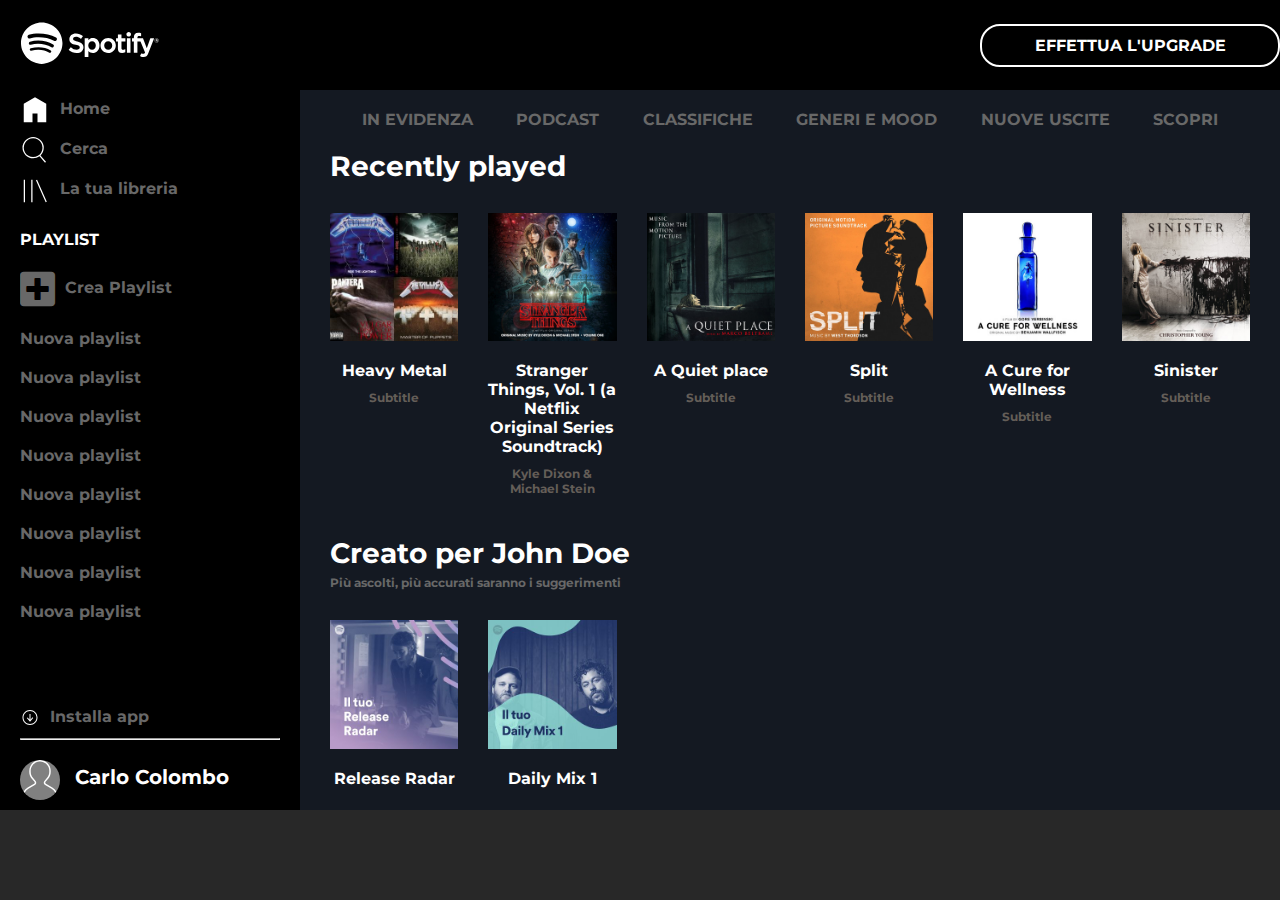
==== commit f45e37b6: "new footer" ====
--- a/index.html
+++ b/index.html
@@ -257,69 +257,17 @@
       <!-- /Main -->
       <!-- Footer -->
       <footer class="footer">
-        <div class="player">
+
           <!-- Footer left -->
-          <div class="footer-left">
-            <div class="footer-left__img-container">
-              <img class="footer-left__img" src="img/sinister.jpeg" alt="sinister">
-            </div>
-            <div class="footer-left__text">
-              <h6 class="footer-left__title">Sinister</h6>
-              <p class="footer-left__sub-title">Brano nome</p>
-            </div>
-            <div class="footer-left__icons">
-              <i class="footer-icon fas fa-heart"></i>
-              <i class="footer-icon fas fa-folder"></i>
-            </div>
-          </div>
+
           <!-- /Footer left -->
           <!-- Music player -->
-          <div class="music-player">
-            <div class="icon">
-              <ul class="icon__list">
-                <li class="icon__item">
-                  <i class="footer-icon fas fa-random"></i>
-                </li>
-                <li class="icon__item">
-                  <i class="footer-icon fas fa-step-backward"></i>
-                </li>
-                <li class="icon__item">
-                  <i class="footer-icon footer-icon--special far fa-play-circle"></i>
-                </li>
-                <li class="icon__item">
-                  <i class="footer-icon fas fa-step-forward"></i>
-                </li>
-                <li class="icon__item">
-                  <i class="footer-icon fas fa-redo-alt"></i>
-                </li>
-              </ul>
-            </div>
-            <div class="song-bar">
-              <div class="number">
-                0.25
-              </div>
-              <div class="bar">
-                <div class="bar__normal"></div>
-                <div class="bar__color"></div>
-                <div class="bar__point"></div>
-              </div>
-              <div class="number">
-                4.35
-              </div>
-            </div>
-          </div>
+
           <!-- /Music player -->
           <!-- Footer right -->
-          <div class="footer-right">
-            <i class="footer-icon fas fa-list"></i>
-            <i class="footer-icon fas fa-desktop"></i>
-            <i class=" footer-icon fas fa-volume-up"></i>
-            <div class="footer-right__bar">
-
-            </div>
-          </div>
+
           <!-- /Footer right -->
-        </div>
+
       </footer>
       <!-- /Footer -->
     </div>
--- a/css/style.css
+++ b/css/style.css
@@ -336,6 +336,7 @@
 .footer {
   position: relative;
   height: 90px;
+  width: 100%;
   background-color: #282828;
   color: white;
   z-index: 1;
@@ -378,7 +379,8 @@
 }
 .song-bar {
   display: flex;
-  justify-content: center; 
+  width: 100%;
+  justify-content: center;
   font-weight: 700;
 }
 .number {
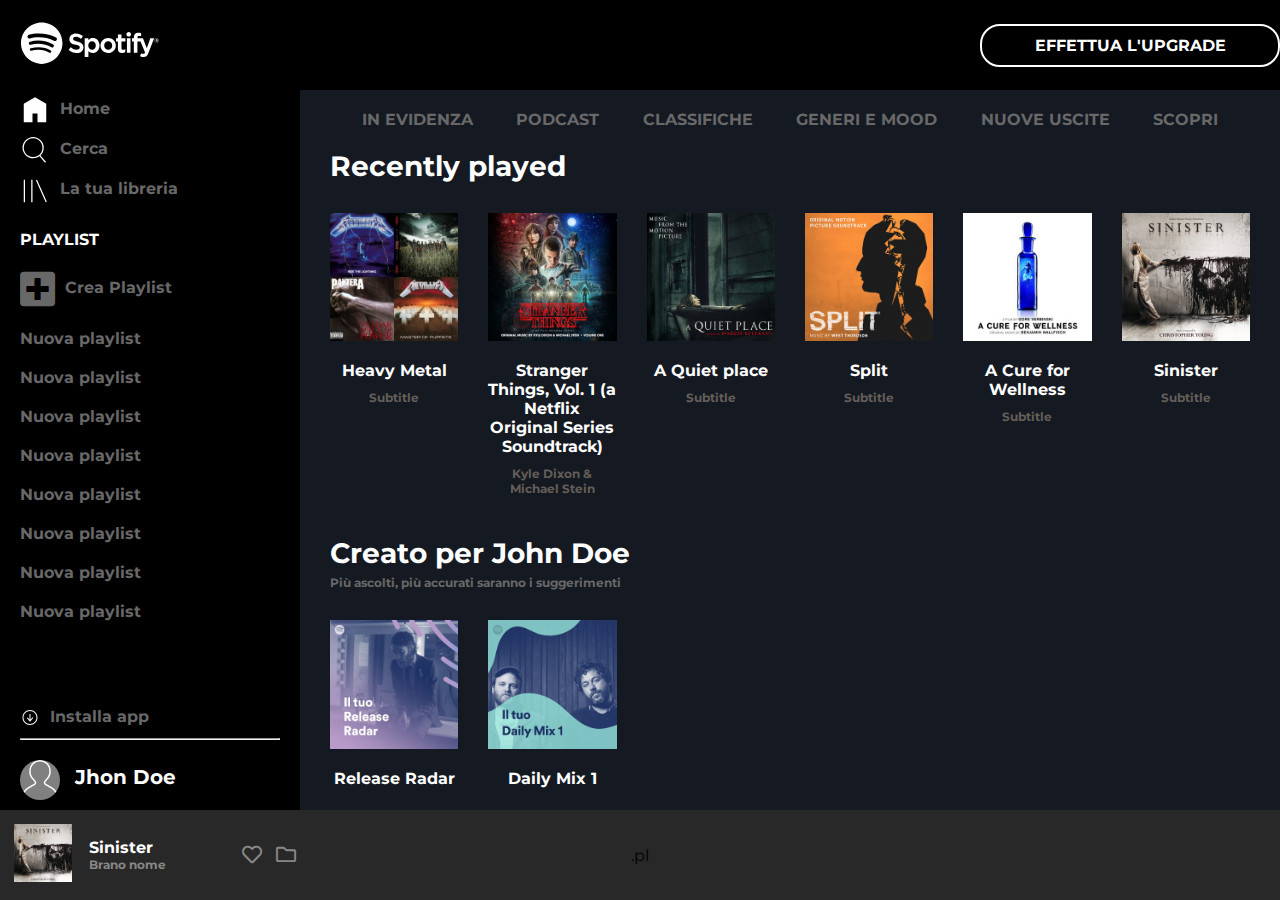
==== commit 704e01ae: "footer-left" ====
--- a/index.html
+++ b/index.html
@@ -257,23 +257,40 @@
       <!-- /Main -->
       <!-- Footer -->
       <footer class="footer">
-
+        <!-- Player -->
+        <section class="player">
           <!-- Footer left -->
-
+          <div class="player__item player__item-album">
+            <div class="player__album-cover">
+              <img class="cover" src="img/sinister.jpeg" alt="album cover">
+            </div>
+            <div class="player__album-title">
+            <h4>Sinister</h4>
+            <p>Brano nome</p>
+            </div>
+            <div class="player__album-icons">
+              <i class="album-icons far fa-heart"></i>
+              <i class="album-icons far fa-folder"></i>
+            </div>
+          </div>
           <!-- /Footer left -->
           <!-- Music player -->
-
+          <div class="music-player">
+            .pl
+          </div>
           <!-- /Music player -->
           <!-- Footer right -->
+          <div class="player__item">
 
           <!-- /Footer right -->
-
+        </section>
+        <!-- /Player -->
       </footer>
       <!-- /Footer -->
     </div>
 
     <!-- Javascript -->
-    <script type="text/javascript" src="js/script.js"></script>
+    <!-- <script type="text/javascript" src="js/script.js"></script> -->
     <!-- /Javascript -->
 
 
--- a/css/style.css
+++ b/css/style.css
@@ -22,12 +22,15 @@
   flex-direction: column;
   width: 300px;
   height: 100%;
-  background-color: black;
+  color: inherit;
+  background-color: #fff;
+
 }
 /* Logo */
 .logo {
   display: flex;
   height: 90px;
+  color: inherit;
   background-color: black;
   flex-shrink: 0;
   padding-left: 20px;
@@ -40,6 +43,7 @@
 /* Main-nav */
 .main-nav {
   padding-bottom: 20px;
+  color: inherit;
   background-color: black;
 }
 .main-nav__list {
@@ -51,13 +55,16 @@
 .main-nav__item:hover {
   border-left: 3px solid #adff2f;
   color: white;
+  background-color: inherit;
 }
 .main-nav__link {
   color: #686868;
+  background-color: inherit;
   text-decoration: none;
 }
 .main-nav__link:hover {
   color: white;
+  background-color: inherit;
 }
 .main-nav__img {
   height: 30px;
@@ -69,12 +76,14 @@
 .secondary-nav {
   padding-left: 20px;
   height: 100%;
+  color: inherit;
   background-color: black;
   overflow: hidden;
 }
 .secondary-nav__title {
   margin-bottom: 10px;
-  color: white;
+  color: #fff;
+  background-color: inherit;
   text-transform: uppercase;
 }
 .secondary-nav__list {
@@ -87,6 +96,7 @@
 }
 .secondary-nav__link {
   color: #686868;
+  background-color: inherit;
   text-decoration: none;
 }
 .secondary-nav__img {
@@ -100,6 +110,7 @@
   height: auto;
   margin-top: auto;
   padding: 10px 20px;;
+  color: inherit;
   background-color: black;
   flex-shrink: 0;
 }
@@ -109,6 +120,7 @@
 .aside-bottom__link {
   text-decoration: none;
   color: #686868;
+  background-color: inherit;
 }
 .aside-bottom__download {
   margin-right: 10px;
@@ -123,6 +135,7 @@
   width: 40px;
   height: 40px;
   border-radius: 50%;
+  color: inherit;
   background-color: grey;
   vertical-align: middle;
 }
@@ -130,6 +143,7 @@
   margin-left: 10px;
   font-size: 1.25em;
   color: white;
+  background-color: inherit;
 }
 /* /Aside-bottom */
 @media screen and (max-width: 577px ) {
@@ -145,6 +159,7 @@
   height: 100%;
   width: 60px;
   padding: 10px 10px;
+  color: inherit;
   background-color: black;
 }
 @media screen and (min-width: 576px ) {
@@ -161,6 +176,7 @@
 }
 .minimize-top__img--border {
   border-radius: 50%;
+  color: inherit;
   background-color: grey;
   vertical-align: middle;
 }
@@ -176,9 +192,10 @@
   height: 100%;
   width: calc(100% - 300px);
   overflow-y: auto;
+  color: inherit;
   background-color: #141922;;
   padding-top: 90px;
-  color: white;
+  color: #FFFFFF;
 }
 /* Upgrade */
 .upgrade {
@@ -190,6 +207,7 @@
   position: fixed;
   top: 0;
   right: 0;
+  color: inherit;
   background-color: black;
   color: white;
   z-index: 1;
@@ -216,6 +234,7 @@
   position: relative;
   width: 100%;
   overflow-y: auto;
+  color: inherit;
   background-color: #141922;
 }
 .main-menu__list {
@@ -235,6 +254,7 @@
   content: "";
   width: 10px;
   height: 5px;
+  color: inherit;
   background-color: green;
 }
 .main-menu__link {
@@ -307,6 +327,7 @@
   position: absolute;
   top: 0;
   left: 0;
+  color: inherit;
   background-color: rgba(0,0,0,0.5);
   height: 100%;
   width: 100%;
@@ -334,12 +355,9 @@
 
 /* Footer */
 .footer {
-  position: relative;
   height: 90px;
-  width: 100%;
+  color: inherit;
   background-color: #282828;
-  color: white;
-  z-index: 1;
 }
 .player {
   display: flex;
@@ -348,118 +366,45 @@
   width: 100%;
   height: 100%;
 }
-.footer-icon {
-  font-size: 12px;
-  margin-right: 5px;
-}
-.footer-icon--special {
-  font-size: 16px;
-  vertical-align: middle;
-}
-@media screen and (max-width: 576px) {
-  .footer-icon {
-    font-size: 10px;
-  }
-}
-/* Music player */
-.music-player {
-  display: flex;
-  flex-direction: column;
-  align-items: center;
-  width: 100%;
-}
-.icon__list {
-  margin-bottom: 10px;
-  list-style: none;
-}
-.icon__item {
-  display: inline-block;
-  margin: 0px 10px;
-  text-align: center;
-}
-.song-bar {
-  display: flex;
-  width: 100%;
-  justify-content: center;
-  font-weight: 700;
-}
-.number {
-  margin: 0px 20px;
-  font-size: 0.75em;
-}
-.bar {
-  max-width: 300px;
-  height: 3px;
-}
-.bar__normal{
-  width: 100%;
-  background-color: #5a5a5a;
-  border-radius: 3px;
-  align-self: center;
-}
-.bar__color {
-  height: 100%;
-  width: 30%;
-  background-color: #c1c1c1;
-}
-.bar__point {
-  display: none;
-  width:20px;
-  height: 20px;
-  background-color: #646868;
-  border-radius: 50%;
-  align-self: center;
-}
-.bar__color:hover {
-
-}
-@media screen and (max-width: 576px) {
-  .footer-icon {
-    font-size: 10px;
-  }
-}
-/* /Music player */
-/* Footer left-right */
-.footer-left, .footer-right {
+/* Player */
+.player__item {
   width: 300px;
   height: 100%;
-  padding:10px;
+  padding: 10px 0px 10px 10px;
+}
+/* Album */
+.player__item-album {
   display: flex;
   justify-content: space-around;
   align-items: center;
 }
-/* Footer left */
-.footer-left__img-container {
-  max-width: 50px;
-  margin-right: 10px;
-}
-.footer-left__img {
+.player__album-cover {
+  width: 20%;
+}
+.cover {
   width: 100%;
 }
-.footer-left__text {
+.player__album-title {
   width: 50%;
-}
-.footer-left__title {
-  color: white;
-}
-.footer-left__sub-title {
+  padding: 10px;
+}
+.player__album-title h4 {
+  color: #fff;
+}
+.player__album-title p {
   color: #878787;
   font-size: 0.75em;
-  font-weight: 500;
-}
+  font-weight: 700;
+}
+.album-icons {
+  padding-left: 10px;
+  font-size: 1.25em;
+  color: #878787;
+}
+/* /Album */
+/* Music Player */
 
-/* /Footer left */
-/* Footer right */
-.footer-icon {
-  margin-right: 8px;
-}
-.footer-right__bar {
-  width: 70%;
-  height: 3px;
-  margin-right: 20px;
-  background-color: #646868;
-  border-radius: 3px;
-  align-self: center;
-}
+/* /Music Player */
 
+/* /Player */
 /* /Footer */
